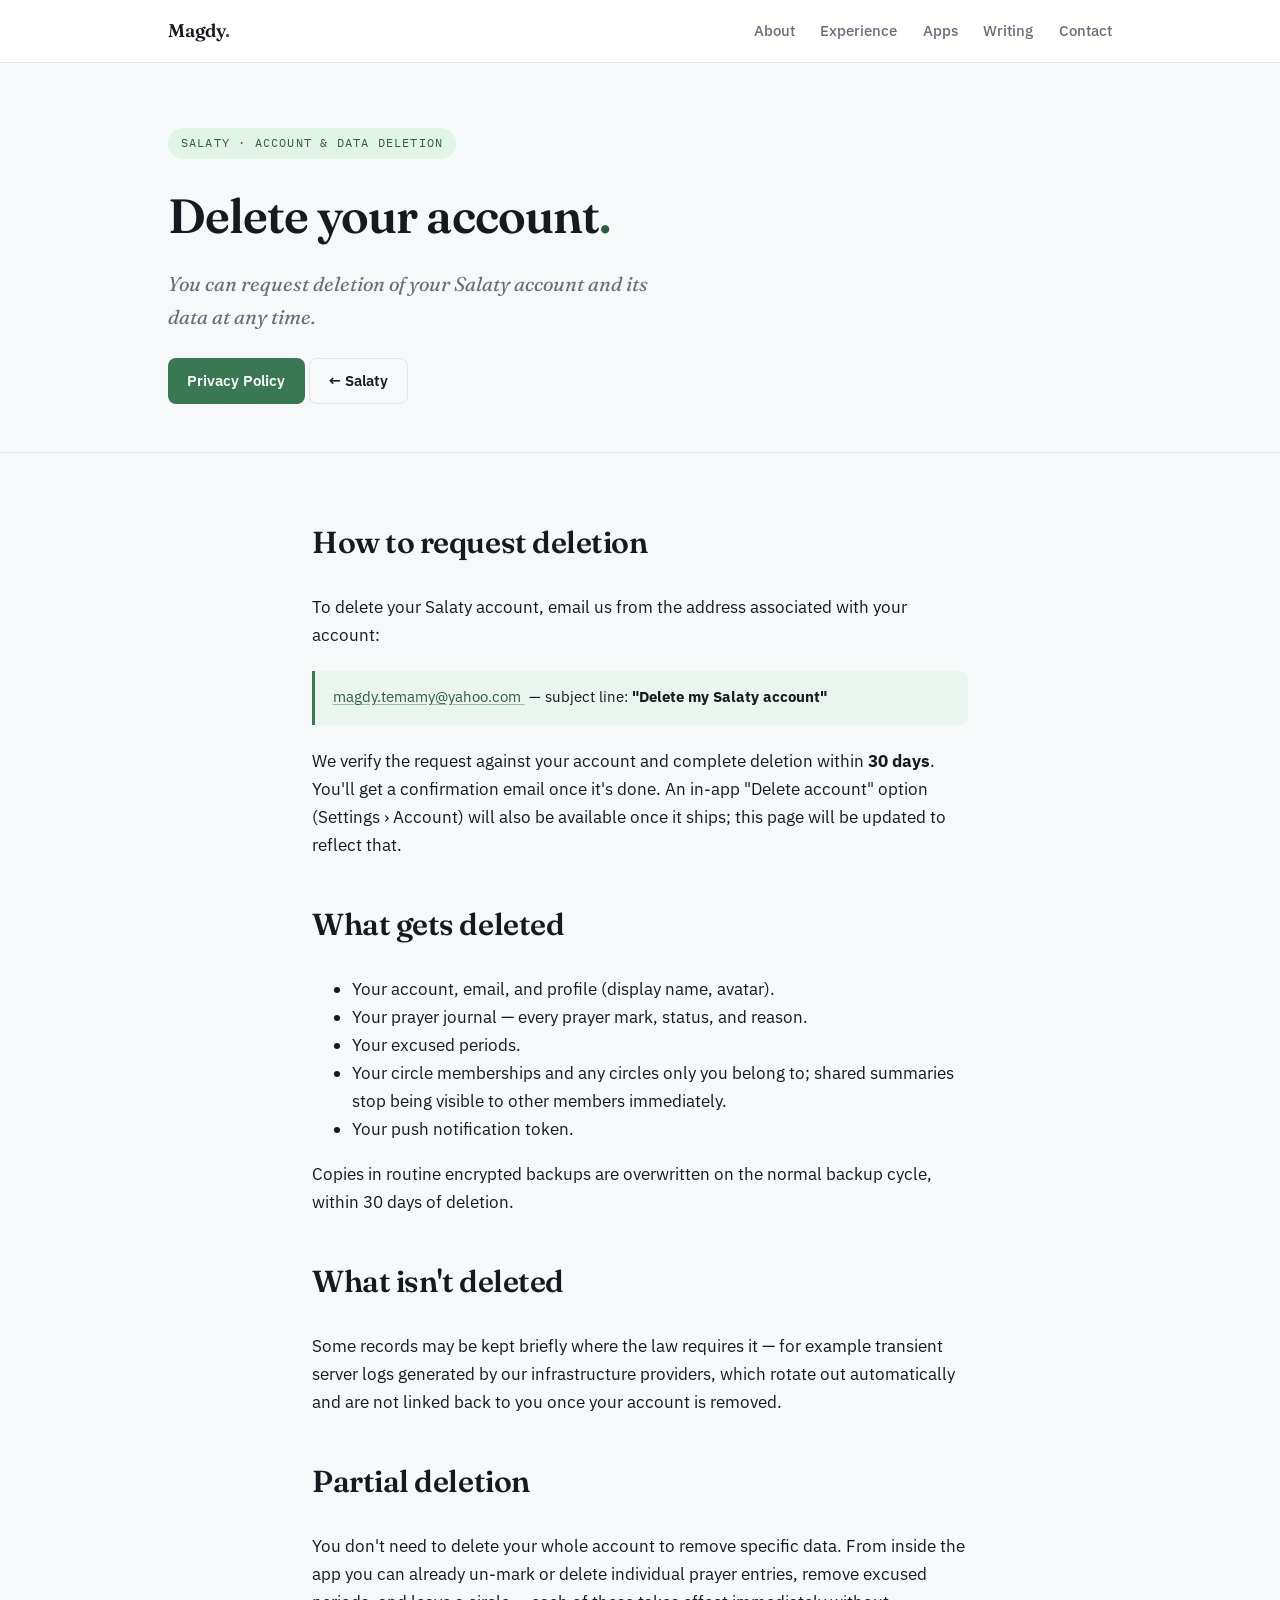
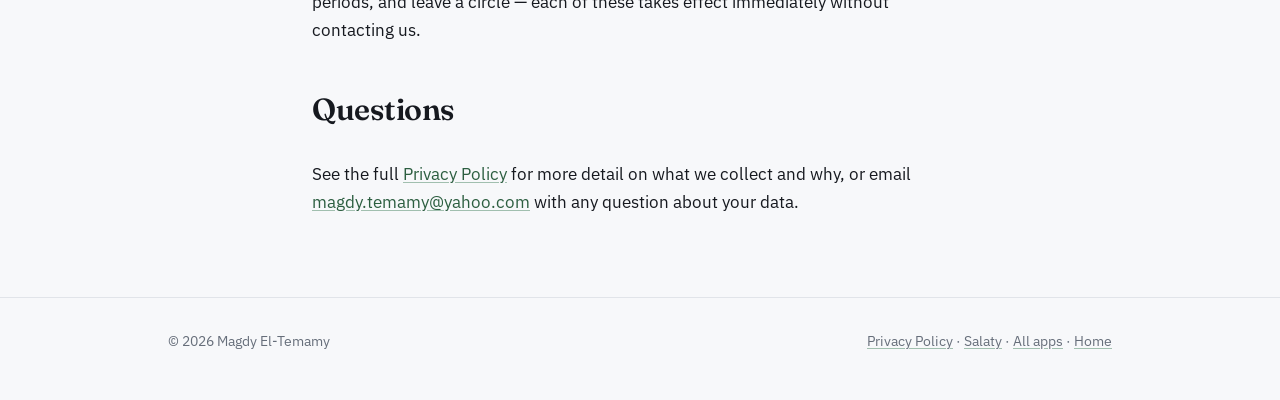
==== apps/salaty/delete-account.html @ d80bca69 "Add Salaty account deletion page Google Play's Data Deletion policy requires a publicly reachable pa" ====
<!doctype html>
<html lang="en">
<head>
<meta charset="utf-8">
<meta name="viewport" content="width=device-width, initial-scale=1">
<title>Delete Your Salaty Account &amp; Data</title>
<meta name="description" content="How to request deletion of your Salaty account and the data associated with it.">
<link rel="preconnect" href="https://fonts.googleapis.com">
<link rel="preconnect" href="https://fonts.gstatic.com" crossorigin>
<link rel="stylesheet" href="https://fonts.googleapis.com/css2?family=Fraunces:opsz,wght@9..144,400;9..144,500;9..144,600&family=IBM+Plex+Mono:wght@400;500&family=IBM+Plex+Sans:wght@400;500;600&display=swap">
<link rel="stylesheet" href="../../assets/style.css">
</head>
<body class="theme-salaty">

<nav class="site-nav">
  <div class="wrap">
    <a class="brand" href="/">Magdy<span>.</span></a>
    <ul class="nav-links">
      <li><a href="/#about">About</a></li>
      <li><a href="/#experience">Experience</a></li>
      <li><a href="/apps/">Apps</a></li>
      <li><a href="https://medium.com/@magdy.temamy" target="_blank" rel="noopener">Writing</a></li>
      <li><a href="/#contact">Contact</a></li>
    </ul>
  </div>
</nav>

<header class="app-hero">
  <div class="wrap">
    <span class="badge">Salaty · Account &amp; Data Deletion</span>
    <h1>Delete your account<span style="color:var(--accent-ink)">.</span></h1>
    <p class="tagline">You can request deletion of your Salaty account and its data at any time.</p>
    <div class="actions" style="margin-top:1.6rem">
      <a class="btn btn-primary" href="privacy.html">Privacy Policy</a>
      <a class="btn btn-ghost" href="./">← Salaty</a>
    </div>
  </div>
</header>

<section class="block">
  <div class="wrap" style="max-width:44rem">
    <h2>How to request deletion</h2>
    <p>To delete your Salaty account, email us from the address associated with your account:</p>
    <div class="note">
      <p>
        <a href="mailto:magdy.temamy@yahoo.com?subject=Delete%20my%20Salaty%20account&body=Please%20delete%20my%20Salaty%20account%20and%20associated%20data.%20The%20email%20address%20on%20my%20account%20is%3A%20">
          magdy.temamy@yahoo.com
        </a>
        &nbsp;— subject line: <strong>"Delete my Salaty account"</strong>
      </p>
    </div>
    <p>We verify the request against your account and complete deletion within
      <strong>30 days</strong>. You'll get a confirmation email once it's done.
      An in-app "Delete account" option (Settings &rsaquo; Account) will also be available once it
      ships; this page will be updated to reflect that.</p>

    <h2 style="margin-top:2.5rem">What gets deleted</h2>
    <ul>
      <li>Your account, email, and profile (display name, avatar).</li>
      <li>Your prayer journal — every prayer mark, status, and reason.</li>
      <li>Your excused periods.</li>
      <li>Your circle memberships and any circles only you belong to; shared summaries stop being
        visible to other members immediately.</li>
      <li>Your push notification token.</li>
    </ul>
    <p>Copies in routine encrypted backups are overwritten on the normal backup cycle, within 30 days
      of deletion.</p>

    <h2 style="margin-top:2.5rem">What isn't deleted</h2>
    <p>Some records may be kept briefly where the law requires it — for example transient server logs
      generated by our infrastructure providers, which rotate out automatically and are not linked
      back to you once your account is removed.</p>

    <h2 style="margin-top:2.5rem">Partial deletion</h2>
    <p>You don't need to delete your whole account to remove specific data. From inside the app you
      can already un-mark or delete individual prayer entries, remove excused periods, and leave a
      circle — each of these takes effect immediately without contacting us.</p>

    <h2 style="margin-top:2.5rem">Questions</h2>
    <p>See the full <a href="privacy.html">Privacy Policy</a> for more detail on what we collect and
      why, or email <a href="mailto:magdy.temamy@yahoo.com">magdy.temamy@yahoo.com</a> with any
      question about your data.</p>
  </div>
</section>

<footer class="site-footer">
  <div class="wrap">
    <span>&copy; 2026 Magdy El-Temamy</span>
    <span><a href="privacy.html">Privacy Policy</a> · <a href="./">Salaty</a> · <a href="/apps/">All apps</a> · <a href="/">Home</a></span>
  </div>
</footer>

</body>
</html>
---- assets/style.css ----
/* ---------- Design tokens ---------- */
:root {
  --ground: #F7F8FA;
  --surface: #FFFFFF;
  --ink: #16191F;
  --muted: #666E7A;
  --line: #E1E4E9;
  --accent: #2F5FE0;
  --accent-ink: #234ABE;
  --accent-soft: #E8EDFC;
  --deep: #12141A;
  --deep-text: #F1F3F7;
  --deep-line: #2A2E38;
  --sel: #D6E1FB;

  --display: "Fraunces", "Iowan Old Style", Georgia, serif;
  --body: "IBM Plex Sans", -apple-system, BlinkMacSystemFont, "Segoe UI", sans-serif;
  --mono: "IBM Plex Mono", ui-monospace, "SF Mono", Menlo, monospace;
}

@media (prefers-color-scheme: dark) {
  :root:not([data-theme="light"]) {
    --ground: #0B0C10;
    --surface: #14161C;
    --ink: #EDEFF3;
    --muted: #94A0AF;
    --line: #262A33;
    --accent: #7C9CFF;
    --accent-ink: #A8BEFF;
    --accent-soft: #1B2440;
    --deep: #08090C;
    --deep-text: #EDEFF3;
    --deep-line: #23262E;
    --sel: #263766;
  }
}
:root[data-theme="dark"] {
  --ground: #0B0C10;
  --surface: #14161C;
  --ink: #EDEFF3;
  --muted: #94A0AF;
  --line: #262A33;
  --accent: #7C9CFF;
  --accent-ink: #A8BEFF;
  --accent-soft: #1B2440;
  --deep: #08090C;
  --deep-text: #EDEFF3;
  --deep-line: #23262E;
  --sel: #263766;
}

/* Salaty product theme — used only on /apps/salaty pages */
.theme-salaty {
  --accent: #397852;
  --accent-ink: #2C5E40;
  --accent-soft: #E2F4E7;
  --sel: #CDE9D6;
}
@media (prefers-color-scheme: dark) {
  .theme-salaty:not([data-theme="light"]) {
    --accent: #6EBF8C;
    --accent-ink: #8FD0A6;
    --accent-soft: #182F20;
    --sel: #1F3A29;
  }
}
.theme-salaty[data-theme="dark"] {
  --accent: #6EBF8C;
  --accent-ink: #8FD0A6;
  --accent-soft: #182F20;
  --sel: #1F3A29;
}

* { box-sizing: border-box; }

html { scroll-behavior: smooth; }
@media (prefers-reduced-motion: reduce) {
  html { scroll-behavior: auto; }
}

body {
  margin: 0;
  background: var(--ground);
  color: var(--ink);
  font-family: var(--body);
  font-size: 17px;
  line-height: 1.65;
  -webkit-font-smoothing: antialiased;
  text-rendering: optimizeLegibility;
}

::selection { background: var(--sel); color: var(--ink); }

a { color: var(--accent-ink); text-decoration-color: color-mix(in srgb, var(--accent) 45%, transparent); text-underline-offset: 2px; }
a:hover { text-decoration-color: var(--accent); }

:focus-visible { outline: 2px solid var(--accent); outline-offset: 3px; border-radius: 2px; }

img { max-width: 100%; }

.wrap { max-width: 62rem; margin: 0 auto; padding: 0 1.5rem; }

/* ---------- Nav ---------- */
.site-nav {
  border-bottom: 1px solid var(--line);
  background: color-mix(in srgb, var(--surface) 92%, transparent);
  position: sticky;
  top: 0;
  z-index: 20;
  backdrop-filter: blur(8px);
}
.site-nav .wrap {
  display: flex;
  align-items: center;
  justify-content: space-between;
  gap: 1.5rem;
  padding-top: 1rem;
  padding-bottom: 1rem;
}
.brand {
  font-family: var(--display);
  font-weight: 600;
  font-size: 1.15rem;
  color: var(--ink);
  text-decoration: none;
  letter-spacing: -0.01em;
}
.brand:hover { text-decoration: none; }
.brand span { color: var(--accent-ink); }
.nav-links {
  display: flex;
  align-items: center;
  flex-wrap: wrap;
  gap: 0.4rem 1.6rem;
  list-style: none;
  margin: 0;
  padding: 0;
  font-size: 0.92rem;
}
.nav-links a {
  color: var(--muted);
  text-decoration: none;
  font-weight: 500;
}
.nav-links a:hover, .nav-links a.active { color: var(--ink); }

/* ---------- Buttons / pills ---------- */
.btn {
  display: inline-flex;
  align-items: center;
  gap: 0.5em;
  padding: 0.6rem 1.15rem;
  border-radius: 8px;
  font-size: 0.92rem;
  font-weight: 600;
  text-decoration: none;
  border: 1px solid transparent;
}
.btn-primary { background: var(--accent); color: #fff; }
.btn-primary:hover { background: var(--accent-ink); text-decoration: none; }
.btn-ghost { background: transparent; color: var(--ink); border-color: var(--line); }
.btn-ghost:hover { border-color: var(--accent); color: var(--accent-ink); text-decoration: none; }

.eyebrow {
  font-family: var(--mono);
  font-size: 0.72rem;
  letter-spacing: 0.2em;
  text-transform: uppercase;
  color: var(--muted);
  margin: 0 0 0.9rem;
}

/* ---------- Hero ---------- */
.hero {
  background: var(--deep);
  color: var(--deep-text);
  padding: clamp(3rem, 7vw, 5.5rem) 0 clamp(2.5rem, 5vw, 4rem);
}
.hero .eyebrow { color: color-mix(in srgb, var(--deep-text) 68%, transparent); }
.hero h1 {
  font-family: var(--display);
  font-weight: 600;
  font-size: clamp(2.4rem, 6vw, 3.6rem);
  line-height: 1.05;
  letter-spacing: -0.02em;
  margin: 0 0 0.6rem;
}
.hero h1 .accent { color: color-mix(in srgb, var(--deep-text) 55%, var(--accent)); }
.hero .role {
  font-size: clamp(1.05rem, 2.2vw, 1.25rem);
  color: color-mix(in srgb, var(--deep-text) 88%, transparent);
  margin: 0 0 1.6rem;
}
.hero .lead {
  max-width: 58ch;
  color: color-mix(in srgb, var(--deep-text) 82%, transparent);
  margin: 0 0 2rem;
}
.hero .actions { display: flex; flex-wrap: wrap; gap: 0.8rem; }
.hero .btn-ghost { border-color: var(--deep-line); color: var(--deep-text); }
.hero .btn-ghost:hover { border-color: var(--accent); color: var(--accent-ink); }

/* ---------- Sections ---------- */
section.block { padding: clamp(2.5rem, 5vw, 4rem) 0; }
section.block + section.block { border-top: 1px solid var(--line); }
.block h2 {
  font-family: var(--display);
  font-weight: 600;
  font-size: clamp(1.5rem, 3vw, 1.9rem);
  letter-spacing: -0.015em;
  margin: 0 0 1.6rem;
}

/* ---------- Timeline (experience) ---------- */
.timeline { list-style: none; margin: 0; padding: 0; }
.timeline li {
  position: relative;
  padding: 0 0 1.8rem 1.6rem;
  border-left: 2px solid var(--line);
}
.timeline li:last-child { padding-bottom: 0; }
.timeline li::before {
  content: "";
  position: absolute;
  left: -6px;
  top: 0.3rem;
  width: 10px;
  height: 10px;
  border-radius: 50%;
  background: var(--accent);
}
.timeline .role { font-weight: 600; font-size: 1.02rem; margin: 0 0 0.15rem; }
.timeline .org { color: var(--accent-ink); font-weight: 500; }
.timeline .when {
  font-family: var(--mono);
  font-size: 0.78rem;
  color: var(--muted);
  margin: 0.15rem 0 0.5rem;
}
.timeline p { margin: 0; color: var(--muted); }

/* ---------- Cards ---------- */
.card-grid {
  display: grid;
  grid-template-columns: 1fr;
  gap: 1.25rem;
}
@media (min-width: 40rem) {
  .card-grid { grid-template-columns: repeat(2, 1fr); }
}
.card {
  display: block;
  background: var(--surface);
  border: 1px solid var(--line);
  border-radius: 14px;
  padding: 1.5rem 1.6rem;
  text-decoration: none;
  color: inherit;
  transition: border-color 0.15s ease, transform 0.15s ease;
}
.card:hover { border-color: var(--accent); transform: translateY(-2px); text-decoration: none; }
.card .tag {
  font-family: var(--mono);
  font-size: 0.7rem;
  letter-spacing: 0.12em;
  text-transform: uppercase;
  color: var(--accent-ink);
  margin: 0 0 0.6rem;
}
.card h3 {
  font-family: var(--display);
  font-weight: 600;
  font-size: 1.3rem;
  margin: 0 0 0.5rem;
  color: var(--ink);
}
.card p { margin: 0; color: var(--muted); font-size: 0.95rem; }
.card .go { display: inline-block; margin-top: 0.9rem; font-size: 0.85rem; font-weight: 600; color: var(--accent-ink); }

/* ---------- Skill chips ---------- */
.chips { display: flex; flex-wrap: wrap; gap: 0.6rem; list-style: none; margin: 0; padding: 0; }
.chips li {
  font-family: var(--mono);
  font-size: 0.82rem;
  background: var(--accent-soft);
  color: var(--accent-ink);
  padding: 0.4rem 0.85rem;
  border-radius: 999px;
}

/* ---------- Links list (contact / social) ---------- */
.link-row {
  display: flex;
  flex-wrap: wrap;
  gap: 0.8rem;
}

/* ---------- Footer ---------- */
footer.site-footer {
  border-top: 1px solid var(--line);
  padding: 2rem 0 3rem;
  color: var(--muted);
  font-size: 0.85rem;
}
footer.site-footer .wrap {
  display: flex;
  flex-wrap: wrap;
  gap: 0.6rem 1.5rem;
  justify-content: space-between;
  align-items: center;
}
footer.site-footer a { color: var(--muted); }
footer.site-footer a:hover { color: var(--ink); }

/* ---------- App page hero (smaller, non-black) ---------- */
.app-hero {
  padding: clamp(2.5rem, 6vw, 4rem) 0 clamp(2rem, 4vw, 3rem);
  border-bottom: 1px solid var(--line);
}
.app-hero .badge {
  display: inline-flex;
  align-items: center;
  gap: 0.5em;
  font-family: var(--mono);
  font-size: 0.75rem;
  letter-spacing: 0.1em;
  text-transform: uppercase;
  color: var(--accent-ink);
  background: var(--accent-soft);
  padding: 0.35rem 0.8rem;
  border-radius: 999px;
  margin-bottom: 1.1rem;
}
.app-hero h1 {
  font-family: var(--display);
  font-weight: 600;
  font-size: clamp(2.2rem, 5vw, 3rem);
  margin: 0 0 0.7rem;
  letter-spacing: -0.02em;
}
.app-hero .tagline {
  font-family: var(--display);
  font-style: italic;
  font-size: clamp(1.05rem, 2.2vw, 1.25rem);
  color: var(--muted);
  margin: 0 0 1.6rem;
  max-width: 40ch;
}

.feature-grid {
  display: grid;
  grid-template-columns: 1fr;
  gap: 1.5rem;
}
@media (min-width: 40rem) {
  .feature-grid { grid-template-columns: repeat(2, 1fr); }
}
.feature h3 {
  font-family: var(--body);
  font-weight: 600;
  font-size: 1.05rem;
  margin: 0 0 0.4rem;
  display: flex;
  align-items: center;
  gap: 0.6em;
}
.feature h3 .icon { color: var(--accent); }
.feature p { margin: 0; color: var(--muted); font-size: 0.95rem; }

.note {
  border-left: 3px solid var(--accent);
  background: color-mix(in srgb, var(--accent-soft) 55%, transparent);
  padding: 0.9rem 1.1rem;
  margin: 1.4rem 0;
  border-radius: 0 8px 8px 0;
  font-size: 0.94rem;
}
.note p { margin: 0; color: var(--ink); }
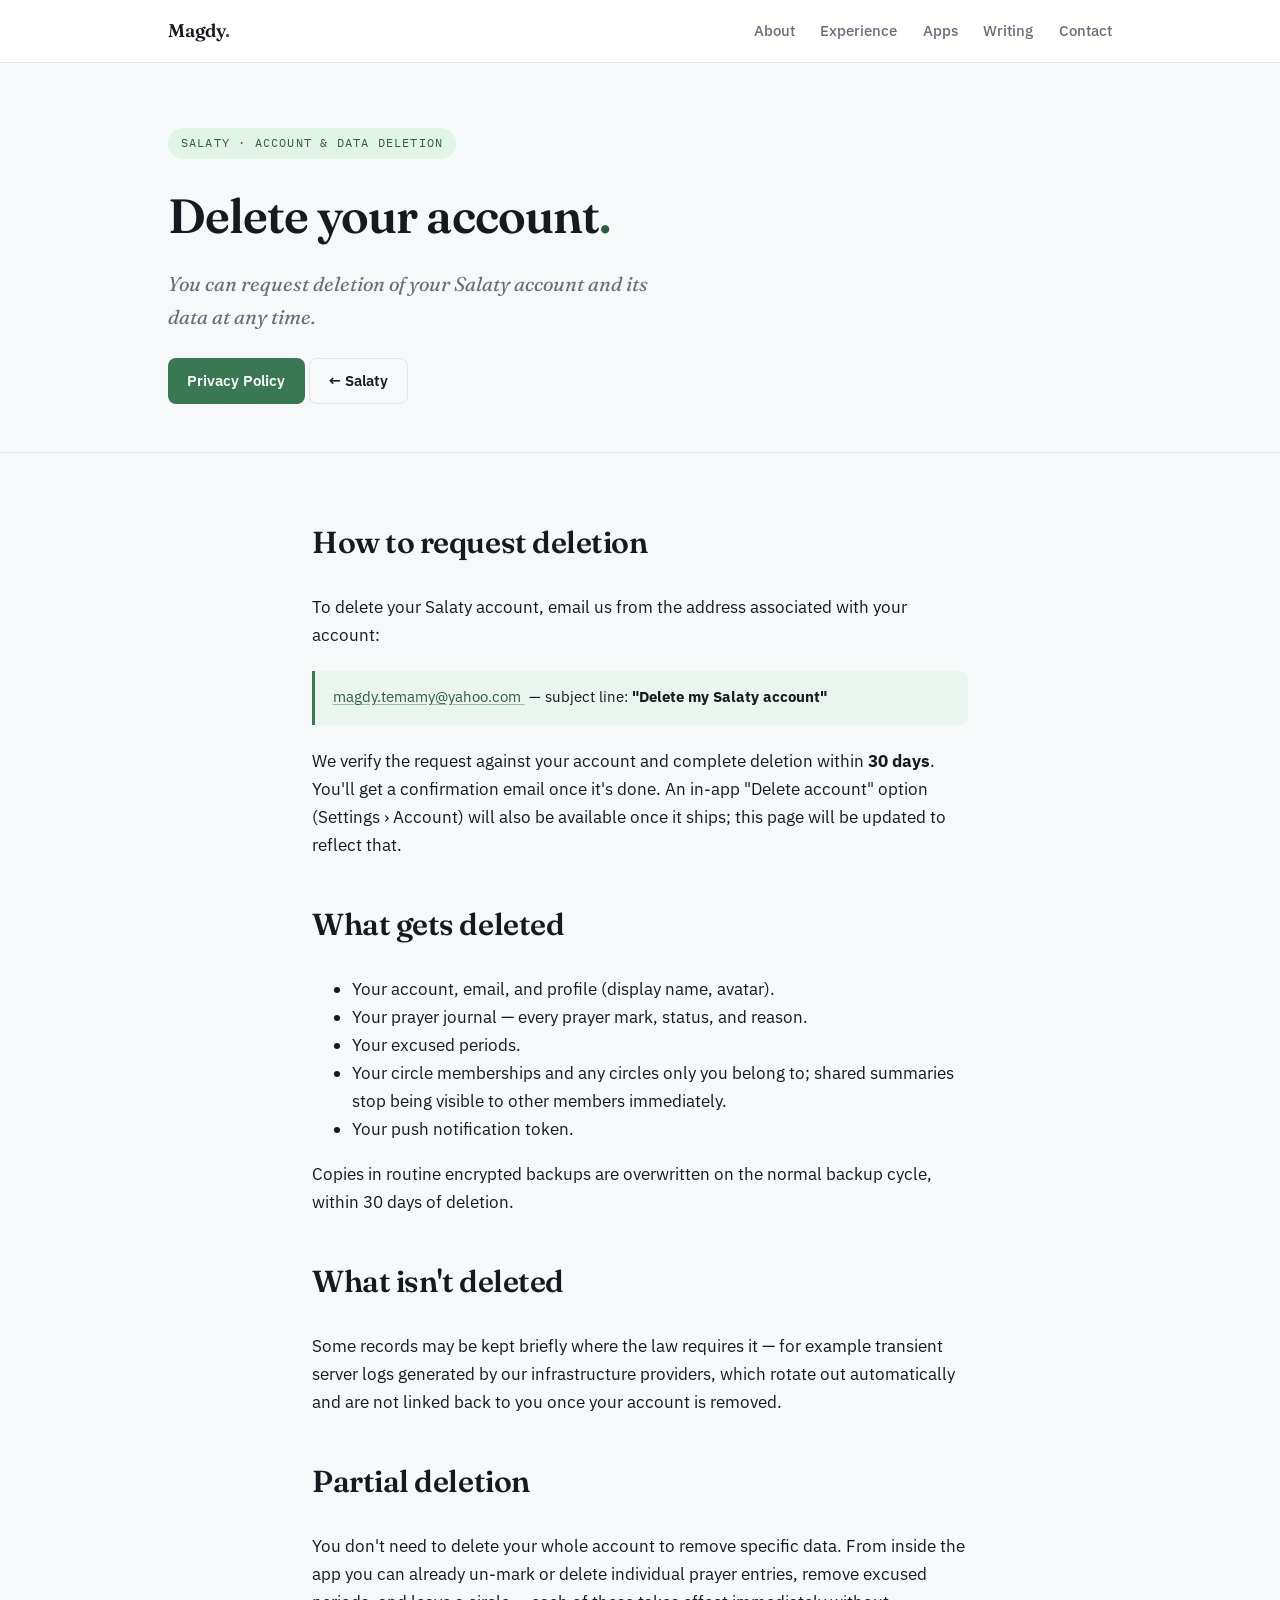
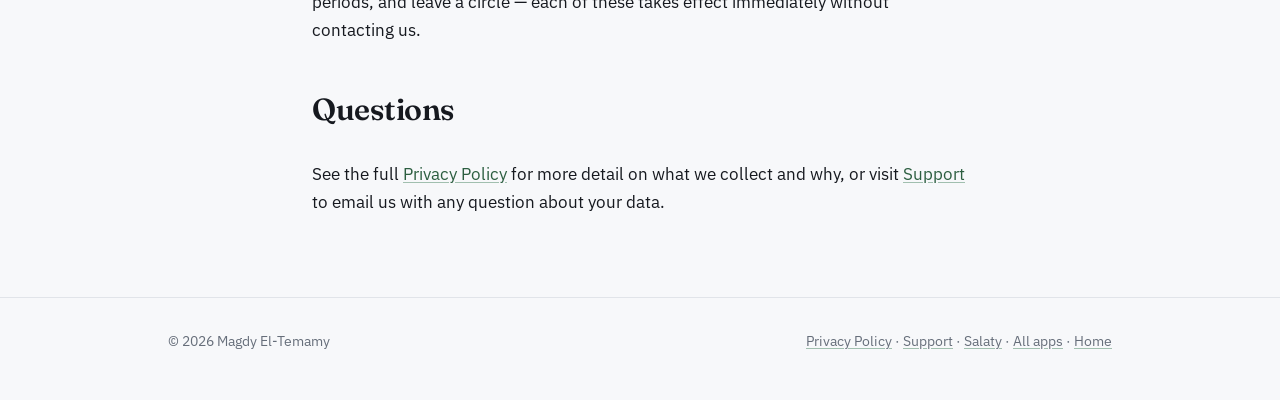
==== commit c90c5b16: "Add Salaty support page Google Play's store listing also asks for a support contact URL. Adds apps/s" ====
--- a/apps/salaty/delete-account.html
+++ b/apps/salaty/delete-account.html
@@ -78,15 +78,14 @@
 
     <h2 style="margin-top:2.5rem">Questions</h2>
     <p>See the full <a href="privacy.html">Privacy Policy</a> for more detail on what we collect and
-      why, or email <a href="mailto:magdy.temamy@yahoo.com">magdy.temamy@yahoo.com</a> with any
-      question about your data.</p>
+      why, or visit <a href="support.html">Support</a> to email us with any question about your data.</p>
   </div>
 </section>
 
 <footer class="site-footer">
   <div class="wrap">
     <span>&copy; 2026 Magdy El-Temamy</span>
-    <span><a href="privacy.html">Privacy Policy</a> · <a href="./">Salaty</a> · <a href="/apps/">All apps</a> · <a href="/">Home</a></span>
+    <span><a href="privacy.html">Privacy Policy</a> · <a href="support.html">Support</a> · <a href="./">Salaty</a> · <a href="/apps/">All apps</a> · <a href="/">Home</a></span>
   </div>
 </footer>
 
